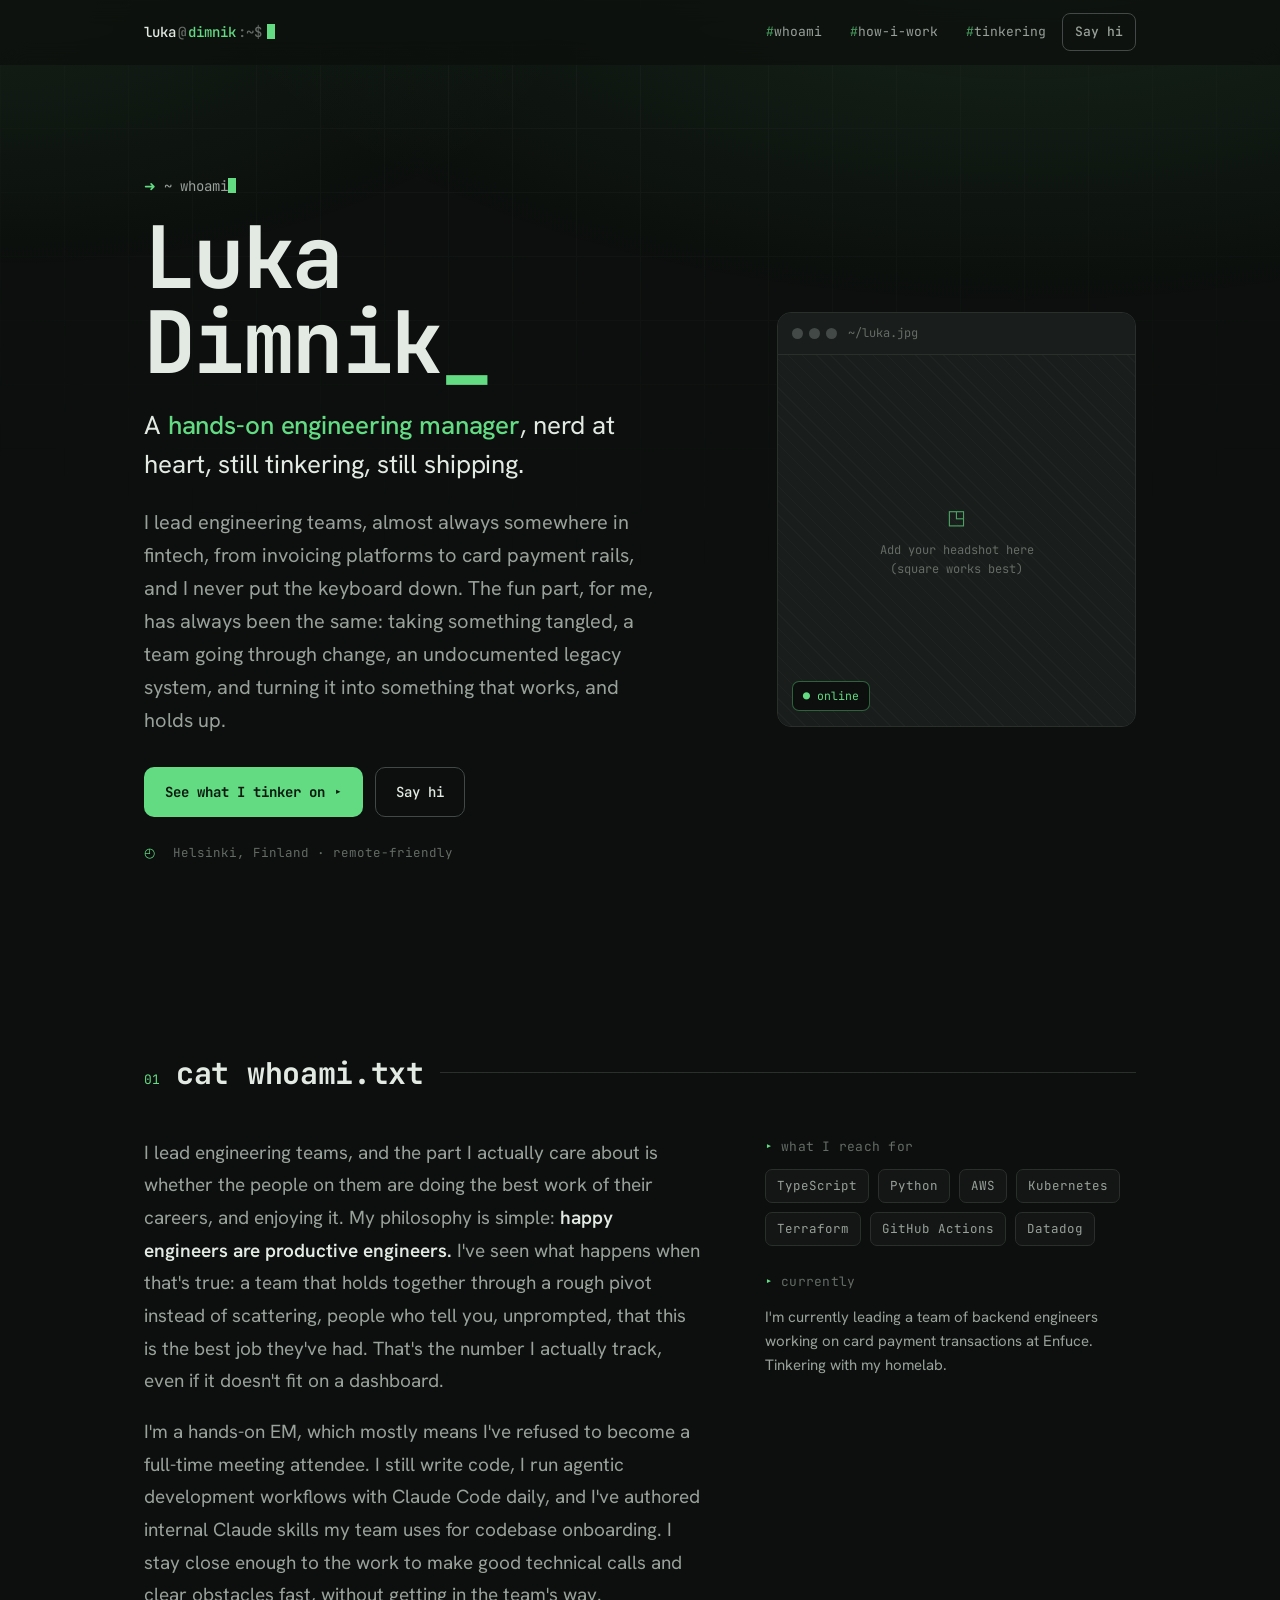
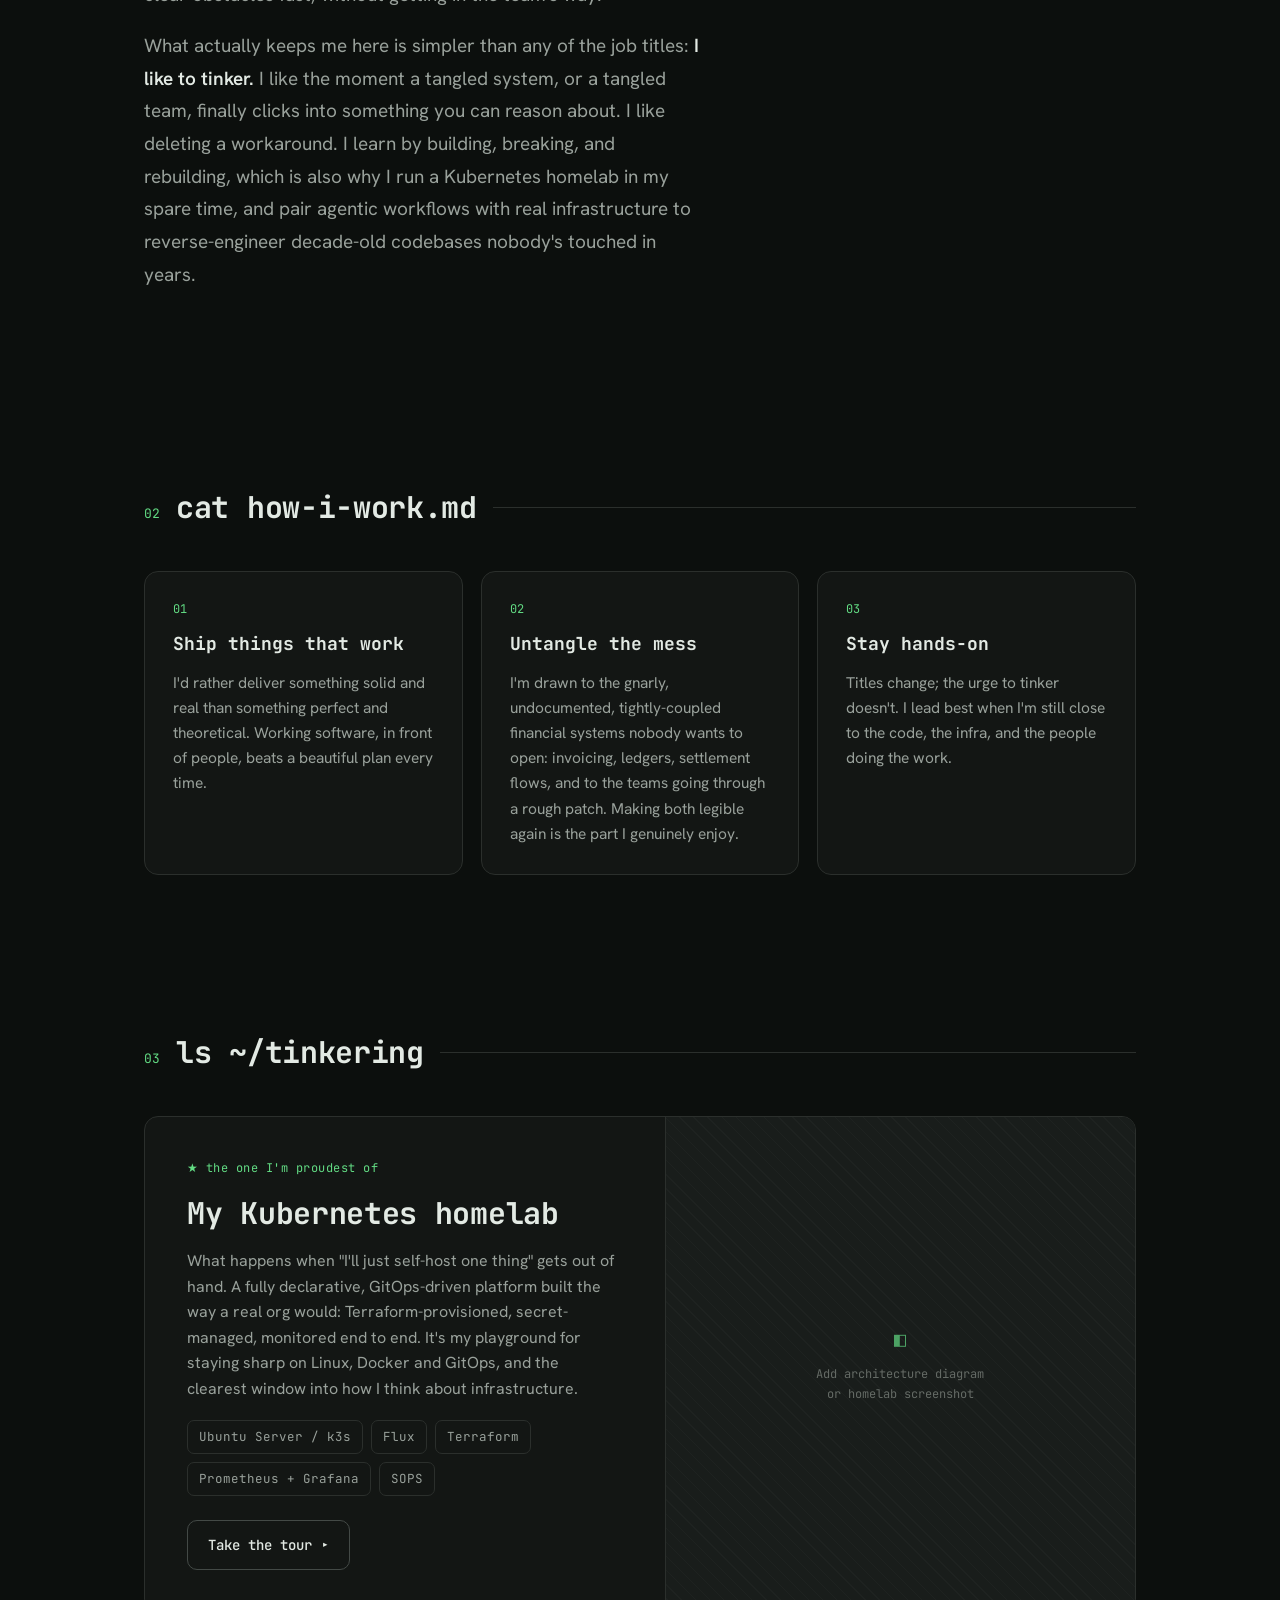
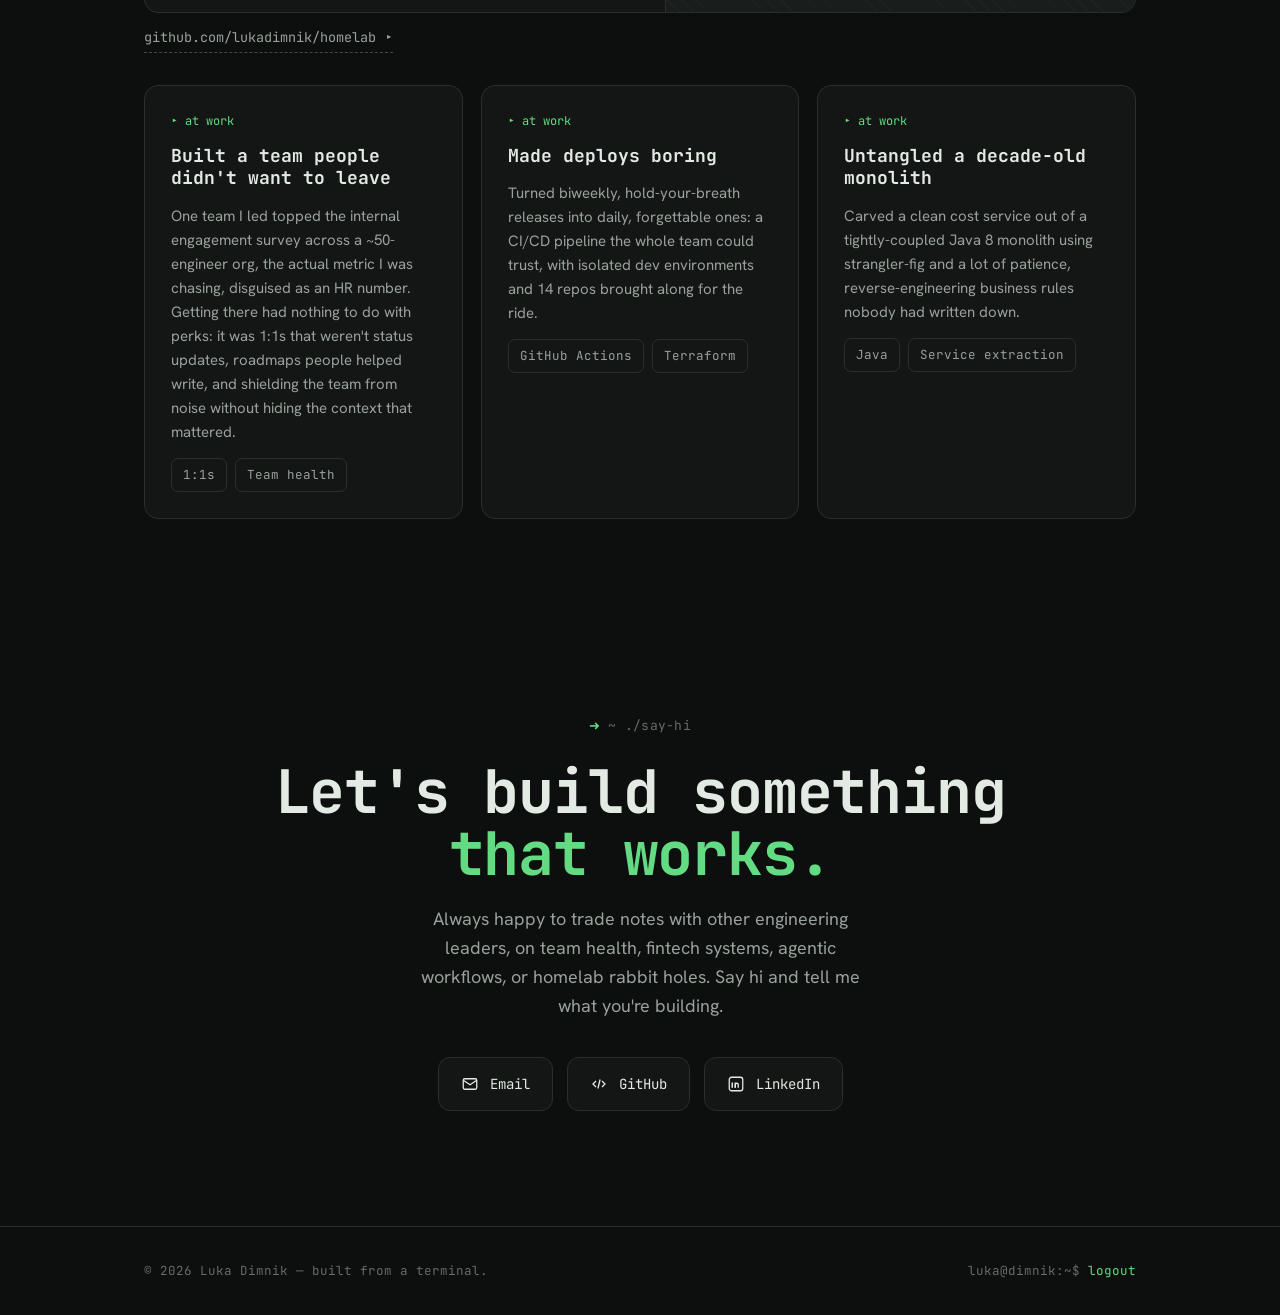
==== index.html @ b273c749 "Simplify copy: drop em dashes and email callout, refresh homelab roadmap Rewrites paragraph text acr" ====
<!doctype html>
<html lang="en">
<head>
<meta charset="UTF-8" />
<meta name="viewport" content="width=device-width, initial-scale=1.0" />
<title>Luka Dimnik — Engineering Manager & hands-on tinkerer</title>
<meta name="description" content="Luka Dimnik — Engineering Manager based in Helsinki. A nerd at heart who likes to tinker, untangle messy systems, and ship software that actually works." />
<meta name="theme-color" content="#181f1a" />

<meta property="og:type" content="website" />
<meta property="og:title" content="Luka Dimnik — Engineering Manager & hands-on tinkerer" />
<meta property="og:description" content="A nerd at heart who likes to tinker, untangle messy systems, and ship software that actually works." />
<meta property="og:url" content="https://lukadimnik.com/" />
<link rel="canonical" href="https://lukadimnik.com/" />

<link rel="icon" href="data:image/svg+xml,%3Csvg xmlns='http://www.w3.org/2000/svg' viewBox='0 0 64 64'%3E%3Crect width='64' height='64' rx='14' fill='%2318231c'/%3E%3Ctext x='50%25' y='56%25' text-anchor='middle' dominant-baseline='middle' font-size='36' font-family='monospace' font-weight='700' fill='%237bdc9c'%3E%3E_%3C/text%3E%3C/svg%3E" />

<link rel="preconnect" href="https://fonts.googleapis.com" />
<link rel="preconnect" href="https://fonts.gstatic.com" crossorigin />
<link href="https://fonts.googleapis.com/css2?family=Hanken+Grotesk:wght@400;500;600;700&family=JetBrains+Mono:wght@400;500;700&display=swap" rel="stylesheet" />
<link rel="stylesheet" href="css/styles.css" />
</head>
<body>

<!-- ============ NAV ============ -->
<header class="nav">
  <div class="wrap nav-inner">
    <a href="#top" class="brand"><span class="u">luka</span><span class="at">@</span><span class="h">dimnik</span><span class="at">:~$</span><span class="cur"></span></a>
    <nav class="nav-links">
      <a href="#about"><span class="hash">#</span>whoami</a>
      <a href="#how"><span class="hash">#</span>how-i-work</a>
      <a href="#work"><span class="hash">#</span>tinkering</a>
      <a href="#contact" class="btn nav-cta">Say hi</a>
    </nav>
  </div>
</header>

<main id="top">

  <!-- ============ HERO ============ -->
  <section class="hero">
    <div class="wrap hero-grid">
      <div>
        <div class="typed-wrap reveal in" data-type="whoami"></div>
        <h1 class="hero-name reveal" data-d="1">Luka Dimnik<span class="blink">_</span></h1>
        <p class="lede-xl reveal" data-d="2">A <span class="accent">hands-on engineering manager</span>, nerd at heart, still tinkering, still shipping.</p>
        <p class="hero-lede reveal" data-d="3">I lead engineering teams, almost always somewhere in fintech, from invoicing platforms to card payment rails, and I never put the keyboard down. The fun part, for me, has always been the same: taking something tangled, a team going through change, an undocumented legacy system, and turning it into something that works, and holds up.</p>
        <div class="hero-cta reveal" data-d="4">
          <a href="#work" class="btn solid">See what I tinker on <span class="arr">▸</span></a>
          <a href="#contact" class="btn">Say hi</a>
        </div>
        <div class="hero-meta reveal" data-d="4">
          <span class="accent">◴</span><span>Helsinki, Finland · remote-friendly</span>
        </div>
      </div>

      <div class="reveal" data-d="3">
        <div class="shot-card">
          <div class="shot-bar"><span class="dots"><i></i><i></i><i></i></span><span class="ttl">~/luka.jpg</span></div>
          <div class="shot-stage">
            <div class="slot-ph"><span><span class="ic">◳</span>Add your headshot here<br/>(square works best)</span></div>
            <!-- swap the div above for: <img src="assets/luka.jpg" alt="Luka Dimnik" /> -->
          </div>
          <span class="shot-tag">● online</span>
        </div>
      </div>
    </div>
  </section>

  <!-- ============ ABOUT / WHOAMI ============ -->
  <section class="block" id="about">
    <div class="wrap">
      <div class="sec-head reveal"><span class="idx">01</span><h2>cat whoami.txt</h2><span class="rule"></span></div>
      <div class="about-grid">
        <div class="prose-warm reveal">
          <p>I lead engineering teams, and the part I actually care about is whether the people on them are doing the best work of their careers, and enjoying it. My philosophy is simple: <strong>happy engineers are productive engineers.</strong> I've seen what happens when that's true: a team that holds together through a rough pivot instead of scattering, people who tell you, unprompted, that this is the best job they've had. That's the number I actually track, even if it doesn't fit on a dashboard.</p>
          <p>I'm a hands-on EM, which mostly means I've refused to become a full-time meeting attendee. I still write code, I run agentic development workflows with Claude Code daily, and I've authored internal Claude skills my team uses for codebase onboarding. I stay close enough to the work to make good technical calls and clear obstacles fast, without getting in the team's way.</p>
          <p>What actually keeps me here is simpler than any of the job titles: <strong>I like to tinker.</strong> I like the moment a tangled system, or a tangled team, finally clicks into something you can reason about. I like deleting a workaround. I learn by building, breaking, and rebuilding, which is also why I run a Kubernetes homelab in my spare time, and pair agentic workflows with real infrastructure to reverse-engineer decade-old codebases nobody's touched in years.</p>
          <!-- resume.html not yet polished — re-enable this link when it's ready
          <a href="resume.html" class="res-link">cat resume.html — the detailed CV, with the receipts <span class="arr">▸</span></a>
          -->
        </div>
        <div class="reveal about-sidebar" data-d="1">
          <div class="kicker"><span class="sym">▸</span> what I reach for</div>
          <div class="chips lg-gap">
            <span class="chip">TypeScript</span>
            <span class="chip">Python</span>
            <span class="chip">AWS</span>
            <span class="chip">Kubernetes</span>
            <span class="chip">Terraform</span>
            <span class="chip">GitHub Actions</span>
            <span class="chip">Datadog</span>
          </div>
          <div class="kicker mt-sm"><span class="sym">▸</span> currently</div>
          <p class="currently-note">I'm currently leading a team of backend engineers working on card payment transactions at Enfuce. Tinkering with my homelab.</p>
        </div>
      </div>
    </div>
  </section>

  <!-- ============ HOW I WORK ============ -->
  <section class="block tight" id="how">
    <div class="wrap">
      <div class="sec-head reveal"><span class="idx">02</span><h2>cat how-i-work.md</h2><span class="rule"></span></div>
      <div class="principles">
        <div class="principle reveal">
          <span class="pn">01</span>
          <h3>Ship things that work</h3>
          <p>I'd rather deliver something solid and real than something perfect and theoretical. Working software, in front of people, beats a beautiful plan every time.</p>
        </div>
        <div class="principle reveal" data-d="1">
          <span class="pn">02</span>
          <h3>Untangle the mess</h3>
          <p>I'm drawn to the gnarly, undocumented, tightly-coupled financial systems nobody wants to open: invoicing, ledgers, settlement flows, and to the teams going through a rough patch. Making both legible again is the part I genuinely enjoy.</p>
        </div>
        <div class="principle reveal" data-d="2">
          <span class="pn">03</span>
          <h3>Stay hands-on</h3>
          <p>Titles change; the urge to tinker doesn't. I lead best when I'm still close to the code, the infra, and the people doing the work.</p>
        </div>
      </div>
    </div>
  </section>

  <!-- ============ WORK / TINKERING ============ -->
  <section class="block tight" id="work">
    <div class="wrap">
      <div class="sec-head reveal"><span class="idx">03</span><h2>ls ~/tinkering</h2><span class="rule"></span></div>

      <a href="homelab.html" class="work-feat reveal">
        <div class="body">
          <span class="star">★ the one I'm proudest of</span>
          <h3>My Kubernetes homelab</h3>
          <p>What happens when "I'll just self-host one thing" gets out of hand. A fully declarative, GitOps-driven platform built the way a real org would: Terraform-provisioned, secret-managed, monitored end to end. It's my playground for staying sharp on Linux, Docker and GitOps, and the clearest window into how I think about infrastructure.</p>
          <div class="chips">
            <span class="chip">Ubuntu Server / k3s</span>
            <span class="chip">Flux</span>
            <span class="chip">Terraform</span>
            <span class="chip">Prometheus + Grafana</span>
            <span class="chip">SOPS</span>
          </div>
          <span class="btn card-cta">Take the tour <span class="arr">▸</span></span>
        </div>
        <div class="visual">
          <div class="slot-ph"><span><span class="ic">◧</span>Add architecture diagram<br/>or homelab screenshot</span></div>
          <!-- swap the div above for: <img src="assets/homelab.jpg" alt="Homelab dashboard" /> -->
        </div>
      </a>
      <a href="https://github.com/lukadimnik/homelab" class="res-link gap-lg" target="_blank" rel="noopener">github.com/lukadimnik/homelab <span class="arr">▸</span></a>

      <div class="work-grid cols-3">
        <div class="card work-card reveal">
          <div class="tagrow">▸ at work</div>
          <h4>Built a team people didn't want to leave</h4>
          <p>One team I led topped the internal engagement survey across a ~50-engineer org, the actual metric I was chasing, disguised as an HR number. Getting there had nothing to do with perks: it was 1:1s that weren't status updates, roadmaps people helped write, and shielding the team from noise without hiding the context that mattered.</p>
          <div class="chips"><span class="chip">1:1s</span><span class="chip">Team health</span></div>
        </div>
        <div class="card work-card reveal" data-d="1">
          <div class="tagrow">▸ at work</div>
          <h4>Made deploys boring</h4>
          <p>Turned biweekly, hold-your-breath releases into daily, forgettable ones: a CI/CD pipeline the whole team could trust, with isolated dev environments and 14 repos brought along for the ride.</p>
          <div class="chips"><span class="chip">GitHub Actions</span><span class="chip">Terraform</span></div>
        </div>
        <div class="card work-card reveal" data-d="2">
          <div class="tagrow">▸ at work</div>
          <h4>Untangled a decade-old monolith</h4>
          <p>Carved a clean cost service out of a tightly-coupled Java&nbsp;8 monolith using strangler-fig and a lot of patience, reverse-engineering business rules nobody had written down.</p>
          <div class="chips"><span class="chip">Java</span><span class="chip">Service extraction</span></div>
        </div>
      </div>
    </div>
  </section>

  <!-- ============ CONTACT ============ -->
  <section class="block contact" id="contact">
    <div class="wrap">
      <div class="kicker reveal center"><span class="sym">➜</span> ~ ./say-hi</div>
      <h2 class="reveal" data-d="1">Let's build something<br/><span class="accent">that works.</span></h2>
      <p class="lede reveal" data-d="2">Always happy to trade notes with other engineering leaders, on team health, fintech systems, agentic workflows, or homelab rabbit holes. Say hi and tell me what you're building.</p>
      <div class="contact-links reveal" data-d="3">
        <a class="clink" href="mailto:luka.dimnik@protonmail.com">
          <svg class="ic" viewBox="0 0 24 24" fill="none" stroke="currentColor" stroke-width="1.7"><rect x="3" y="5" width="18" height="14" rx="2"/><path d="m3 7 9 6 9-6"/></svg>
          Email
        </a>
        <a class="clink" href="https://github.com/lukadimnik" target="_blank" rel="noopener">
          <svg class="ic" viewBox="0 0 24 24" fill="none" stroke="currentColor" stroke-width="1.7"><path d="m8 8-4 4 4 4"/><path d="m16 8 4 4-4 4"/><path d="m13.5 6-3 12"/></svg>
          GitHub
        </a>
        <a class="clink" href="https://linkedin.com/in/lukadimnik/" target="_blank" rel="noopener">
          <svg class="ic" viewBox="0 0 24 24" fill="none" stroke="currentColor" stroke-width="1.7"><rect x="3" y="3" width="18" height="18" rx="3"/><path d="M7 10v7" stroke-width="2"/><path d="M7 7v.01" stroke-width="2.4"/><path d="M11 17v-4a2 2 0 0 1 4 0v4" stroke-width="1.8"/><path d="M11 17v-7" stroke-width="1.8"/></svg>
          LinkedIn
        </a>
      </div>
    </div>
  </section>
</main>

<footer>
  <div class="wrap foot-inner">
    <span>© <span id="year"></span> Luka Dimnik — built from a terminal.</span>
    <span class="mono">luka@dimnik:~$ <span class="accent">logout</span></span>
  </div>
</footer>

<script src="js/main.js"></script>
</body>
</html>
---- css/styles.css ----
/* ============================================================
   Luka Dimnik — personal site
   Terminal-inspired, dark, warm-neutral.
   ============================================================ */

:root{
  /* surfaces — warm near-black */
  --bg:        oklch(0.165 0.006 160);
  --bg-soft:   oklch(0.195 0.006 160);
  --bg-raise:  oklch(0.225 0.007 160);
  --line:      oklch(0.30 0.008 160);
  --line-soft: oklch(0.26 0.007 160);
  --line-2:    oklch(0.40 0.010 160);

  /* ink */
  --text:      oklch(0.93 0.010 150);
  --text-dim:  oklch(0.70 0.012 155);
  --text-faint:oklch(0.52 0.010 155);

  /* accent */
  --accent:    oklch(0.80 0.165 150);
  --accent-2:  oklch(0.70 0.14 150);
  --accent-ink:oklch(0.20 0.03 150);
  --accent-glow: color-mix(in oklch, var(--accent), transparent 80%);
  --accent-soft: color-mix(in oklch, var(--accent), transparent 88%);

  --mono: "JetBrains Mono", ui-monospace, "SF Mono", Menlo, monospace;
  --sans: "Hanken Grotesk", ui-sans-serif, system-ui, sans-serif;

  --maxw: 1120px;
  --gutter: clamp(20px, 5vw, 64px);
  --radius: 14px;
}

*{box-sizing:border-box;}
html{scroll-behavior:smooth;}
@media (prefers-reduced-motion: reduce){ html{scroll-behavior:auto;} }
html,body{margin:0;}
body{
  background:var(--bg);
  color:var(--text);
  font-family:var(--sans);
  font-size:17px;
  line-height:1.6;
  -webkit-font-smoothing:antialiased;
  text-rendering:optimizeLegibility;
  overflow-x:hidden;
}

/* atmosphere: faint top glow + grid */
body::before{
  content:"";position:fixed;inset:0;z-index:-2;pointer-events:none;
  background:
    radial-gradient(120% 80% at 80% -10%, var(--accent-soft), transparent 55%),
    radial-gradient(90% 60% at 0% 0%, color-mix(in oklch, var(--accent), transparent 92%), transparent 50%);
}
body::after{
  content:"";position:fixed;inset:0;z-index:-2;pointer-events:none;opacity:.5;
  background-image:
    linear-gradient(to right, var(--line-soft) 1px, transparent 1px),
    linear-gradient(to bottom, var(--line-soft) 1px, transparent 1px);
  background-size:64px 64px;
  -webkit-mask-image:radial-gradient(120% 90% at 50% 0%, #000 0%, transparent 70%);
  mask-image:radial-gradient(120% 90% at 50% 0%, #000 0%, transparent 70%);
}

a{color:inherit;text-decoration:none;}
img{display:block;max-width:100%;}

.wrap{max-width:var(--maxw);margin:0 auto;padding-inline:var(--gutter);}
.mono{font-family:var(--mono);}
.accent{color:var(--accent);}
.dim{color:var(--text-dim);}

::selection{background:var(--accent);color:var(--accent-ink);}
*{scrollbar-width:thin;scrollbar-color:var(--line-2) transparent;}

/* ---------- prompt eyebrow ---------- */
.kicker{
  font-family:var(--mono);font-size:13px;letter-spacing:.02em;white-space:nowrap;
  color:var(--text-faint);display:inline-flex;align-items:center;gap:8px;
}
.kicker .sym{color:var(--accent);}
.kicker.center{justify-content:center;margin-bottom:24px;}
.kicker.mt-sm{margin-top:14px;}
.kicker.mt-lg{margin-top:26px;}
.kicker.mb-sm{margin-bottom:22px;}

/* ---------- buttons ---------- */
.btn{
  font-family:var(--mono);font-size:14px;font-weight:500;
  display:inline-flex;align-items:center;gap:9px;
  padding:13px 20px;border-radius:10px;border:1px solid var(--line-2);
  color:var(--text);background:transparent;cursor:pointer;white-space:nowrap;
  transition:border-color .2s, color .2s, background .2s, transform .2s;
}
.btn:hover{border-color:var(--accent);color:var(--accent);transform:translateY(-1px);}
.btn .arr{transition:transform .2s;}
.btn:hover .arr{transform:translateX(3px);}
.btn.solid{
  background:var(--accent);border-color:transparent;color:var(--accent-ink);font-weight:700;
  box-shadow:0 0 0 0 var(--accent-glow);
}
.btn.solid:hover{color:var(--accent-ink);transform:translateY(-1px);box-shadow:0 8px 30px -8px var(--accent);}
.btn.card-cta{align-self:flex-start;margin-top:6px;}

/* ---------- chips / tags ---------- */
.chips{display:flex;flex-wrap:wrap;gap:8px;}
.chip{
  font-family:var(--mono);font-size:12.5px;color:var(--text-dim);white-space:nowrap;
  border:1px solid var(--line);border-radius:7px;padding:6px 11px;background:var(--bg-soft);
  transition:border-color .2s,color .2s;
}
.chip:hover{border-color:var(--line-2);color:var(--text);}
.chips.lg-gap{gap:9px;}
.chips.mt-lg{margin-top:24px;}

/* ---------- section scaffolding ---------- */
section{position:relative;}
.sec-head{display:flex;align-items:baseline;gap:16px;margin-bottom:40px;flex-wrap:wrap;}
.sec-head .idx{font-family:var(--mono);font-size:13px;color:var(--accent);}
.sec-head h2{
  font-family:var(--mono);font-weight:700;font-size:clamp(22px,3vw,30px);
  letter-spacing:-.01em;margin:0;color:var(--text);white-space:nowrap;
}
.sec-head .rule{flex:1;height:1px;background:var(--line);min-width:30px;align-self:center;}

/* ---------- cards ---------- */
.card{
  background:var(--bg-soft);border:1px solid var(--line);border-radius:var(--radius);
  padding:26px;transition:border-color .25s, transform .25s, background .25s;
}
.card:hover{border-color:var(--line-2);}

/* ============================================================
   TOP NAV
   ============================================================ */
.nav{
  position:sticky;top:0;z-index:100;
  backdrop-filter:blur(12px);
  background:color-mix(in oklch, var(--bg), transparent 25%);
  border-bottom:1px solid transparent;transition:border-color .3s;
}
.nav.stuck{border-color:var(--line);}
.nav-inner{display:flex;align-items:center;justify-content:space-between;height:64px;}
.brand{font-family:var(--mono);font-size:14px;font-weight:500;display:flex;align-items:center;gap:2px;}
.brand .u{color:var(--text);}
.brand .at{color:var(--text-faint);}
.brand .h{color:var(--accent);}
.brand .cur{display:inline-block;width:8px;height:15px;background:var(--accent);margin-left:3px;vertical-align:middle;animation:blink 1.15s steps(1) infinite;}
@keyframes blink{50%{opacity:0;}}
@media (prefers-reduced-motion: reduce){.brand .cur{animation:none;}}
.nav-links{display:flex;align-items:center;gap:4px;}
.nav-links a{
  font-family:var(--mono);font-size:13px;color:var(--text-dim);padding:8px 12px;border-radius:8px;
  transition:color .2s,background .2s;
}
.nav-links a:hover{color:var(--text);background:var(--bg-soft);}
.nav-links a .hash{color:var(--accent);opacity:.7;}
.nav-cta{padding:9px 16px;}
@media(max-width:760px){ .nav-links a:not(.nav-cta){display:none;} }

/* ============================================================
   HERO
   ============================================================ */
.hero{padding:clamp(56px,9vw,110px) 0 clamp(40px,6vw,70px);}
.hero-grid{display:grid;grid-template-columns:1.35fr .85fr;gap:clamp(28px,5vw,72px);align-items:center;}
.hero-name{
  font-family:var(--mono);font-weight:700;
  font-size:clamp(44px,8vw,86px);line-height:.98;letter-spacing:-.03em;
  margin:18px 0 0;color:var(--text);
}
.hero-name .blink{color:var(--accent);}
.hero-role{
  font-family:var(--mono);font-size:clamp(15px,2vw,19px);color:var(--accent);
  margin:16px 0 0;font-weight:500;
}
.hero-lede{font-size:clamp(17px,1.7vw,20px);color:var(--text-dim);max-width:48ch;margin:22px 0 0;line-height:1.65;}
.hero-cta{display:flex;gap:12px;flex-wrap:wrap;margin-top:30px;}
.hero-meta{display:flex;gap:18px;flex-wrap:wrap;margin-top:26px;font-family:var(--mono);font-size:12.5px;color:var(--text-faint);}
.hero-meta span{display:inline-flex;align-items:center;gap:7px;}

/* typed line */
.typed-wrap{font-family:var(--mono);font-size:14px;color:var(--text-dim);min-height:1.4em;}
.typed-wrap .sym{color:var(--accent);}
.type-cur{display:inline-block;width:8px;height:1.05em;background:var(--accent);vertical-align:-2px;animation:blink 1.05s steps(1) infinite;}

/* headshot card */
.shot-card{
  position:relative;border:1px solid var(--line);border-radius:var(--radius);
  background:var(--bg-soft);overflow:hidden;
}
.shot-bar{display:flex;align-items:center;gap:7px;padding:11px 14px;border-bottom:1px solid var(--line);background:var(--bg-raise);}
.shot-bar .dots{display:flex;gap:6px;}
.shot-bar .dots i{width:11px;height:11px;border-radius:50%;background:var(--line-2);}
.shot-bar .ttl{font-family:var(--mono);font-size:12px;color:var(--text-faint);margin-left:4px;}
.shot-stage{position:relative;aspect-ratio:1/1.04;}
.shot-stage img{position:absolute;inset:0;width:100%;height:100%;object-fit:cover;z-index:1;}
.slot-ph{position:absolute;inset:0;z-index:0;display:flex;align-items:center;justify-content:center;
  text-align:center;font-family:var(--mono);font-size:12px;color:var(--text-faint);padding:14px;
  background:repeating-linear-gradient(45deg,transparent 0 9px,rgba(255,255,255,.025) 9px 10px),var(--bg-raise);}
.slot-ph .ic{display:block;font-size:20px;color:var(--accent);opacity:.7;margin-bottom:8px;}
.shot-tag{
  position:absolute;left:14px;bottom:14px;z-index:3;
  font-family:var(--mono);font-size:11.5px;color:var(--accent);
  background:color-mix(in oklch,var(--bg),transparent 10%);
  border:1px solid color-mix(in oklch,var(--accent),transparent 60%);
  border-radius:7px;padding:5px 10px;backdrop-filter:blur(6px);
}
@media(max-width:860px){
  .hero-grid{grid-template-columns:1fr;}
  .shot-card{max-width:340px;}
}

/* ============================================================
   METRICS STRIP
   ============================================================ */
.metrics{
  border-block:1px solid var(--line);
  background:linear-gradient(to bottom, var(--bg-soft), transparent);
}
.metrics-grid{display:grid;grid-template-columns:repeat(4,1fr);}
.metric{padding:clamp(28px,4vw,44px) clamp(16px,2.4vw,30px);border-left:1px solid var(--line);}
.metric:first-child{border-left:none;}
.metric .num{
  font-family:var(--mono);font-weight:700;font-size:clamp(34px,5vw,56px);
  line-height:1;letter-spacing:-.02em;color:var(--text);
}
.metric .num .unit{color:var(--accent);}
.metric .lbl{font-size:14px;color:var(--text-dim);margin-top:12px;line-height:1.4;}
.metric .sub{font-family:var(--mono);font-size:11.5px;color:var(--text-faint);margin-top:7px;}
@media(max-width:760px){
  .metrics-grid{grid-template-columns:1fr 1fr;}
  .metric:nth-child(odd){border-left:none;}
  .metric:nth-child(n+3){border-top:1px solid var(--line);}
}

/* ============================================================
   GENERIC SECTION PADDING
   ============================================================ */
.block{padding:clamp(64px,9vw,120px) 0;}
.block.tight{padding:clamp(48px,6vw,80px) 0;}
.block.flush-top{padding-top:0;}

/* ---------- about section layout ---------- */
.about-grid{display:grid;grid-template-columns:1.5fr 1fr;gap:clamp(28px,5vw,72px);align-items:start;}
.about-grid.narrow{grid-template-columns:1.4fr 1fr;}
.about-sidebar{display:flex;flex-direction:column;gap:12px;}
.about-lede{font-size:clamp(18px,2vw,22px);line-height:1.6;color:var(--text);margin:0 0 20px;}
.about-para{color:var(--text-dim);font-size:17px;line-height:1.75;margin:0 0 18px;}
.about-para:last-child{margin-bottom:0;}
.currently-note{color:var(--text-dim);font-size:15px;line-height:1.6;margin:0;}
@media(max-width:760px){.about-grid{grid-template-columns:1fr;}}

/* ---------- WORK ---------- */
.work-feat{
  display:grid;grid-template-columns:1.05fr .95fr;gap:0;
  border:1px solid var(--line);border-radius:var(--radius);overflow:hidden;background:var(--bg-soft);
  transition:border-color .25s;
}
.work-feat:hover{border-color:var(--line-2);}
.work-feat .body{padding:clamp(26px,3.4vw,42px);display:flex;flex-direction:column;gap:18px;}
.work-feat .star{font-family:var(--mono);font-size:12px;color:var(--accent);letter-spacing:.04em;}
.work-feat h3{font-family:var(--mono);font-size:clamp(22px,2.6vw,30px);line-height:1.12;margin:0;letter-spacing:-.01em;}
.work-feat p{color:var(--text-dim);margin:0;font-size:16px;}
.work-feat .visual{position:relative;border-left:1px solid var(--line);min-height:280px;background:var(--bg-raise);}
.work-feat .visual img{width:100%;height:100%;position:absolute;inset:0;object-fit:cover;z-index:1;}
.work-grid{display:grid;grid-template-columns:1fr 1fr;gap:18px;margin-top:18px;}
.work-card{display:flex;flex-direction:column;gap:14px;}
.work-card .tagrow{font-family:var(--mono);font-size:12px;color:var(--accent);}
.work-card h4{font-family:var(--mono);font-size:18px;margin:0;line-height:1.25;}
.work-card p{margin:0;color:var(--text-dim);font-size:15px;}
.work-grid.cols-3{grid-template-columns:repeat(3,1fr);margin-top:32px;}
@media(max-width:820px){
  .work-feat{grid-template-columns:1fr;}
  .work-feat .visual{border-left:none;border-top:1px solid var(--line);min-height:220px;order:-1;}
  .work-grid{grid-template-columns:1fr;}
  .work-grid.cols-3{grid-template-columns:1fr;}
}
@media(min-width:821px) and (max-width:1000px){
  .work-grid.cols-3{grid-template-columns:1fr 1fr;}
}

/* ---------- EXPERIENCE ---------- */
.xp{display:grid;grid-template-columns:170px 1fr;gap:0;}
.xp-when{font-family:var(--mono);font-size:13px;color:var(--text-faint);padding:26px 0;border-top:1px solid var(--line);}
.xp-main{padding:26px 0;border-top:1px solid var(--line);padding-left:28px;position:relative;}
.xp:first-child .xp-when, .xp:first-child .xp-main{border-top:none;}
.xp-main::before{content:"";position:absolute;left:0;top:32px;width:9px;height:9px;border-radius:50%;background:var(--bg);border:2px solid var(--accent);}
.xp-main::after{content:"";position:absolute;left:4px;top:42px;bottom:-1px;width:1px;background:var(--line);}
.xp-role{display:flex;align-items:baseline;gap:10px;flex-wrap:wrap;}
.xp-role h3{font-family:var(--mono);font-size:18px;margin:0;white-space:nowrap;}
.xp-role .co{color:var(--accent);font-family:var(--mono);font-size:15px;white-space:nowrap;}
.xp-role .loc{color:var(--text-faint);font-family:var(--mono);font-size:12px;margin-left:auto;}
.xp-list{list-style:none;padding:0;margin:14px 0 0;display:flex;flex-direction:column;gap:9px;}
.xp-list li{position:relative;padding-left:20px;color:var(--text-dim);font-size:15.5px;}
.xp-list li::before{content:"▸";position:absolute;left:0;color:var(--accent);font-size:12px;top:3px;}
@media(max-width:680px){
  .xp{grid-template-columns:1fr;}
  .xp-when{padding:18px 0 0;}
  .xp-main{border-top:none;padding-left:0;}
  .xp-main::before,.xp-main::after{display:none;}
  .xp-role .loc{margin-left:0;width:100%;}
}

/* ---------- SKILLS ---------- */
.skill-grid{display:grid;grid-template-columns:repeat(3,1fr);gap:1px;background:var(--line);border:1px solid var(--line);border-radius:var(--radius);overflow:hidden;}
.skill-cell{background:var(--bg-soft);padding:24px;display:flex;flex-direction:column;gap:14px;}
.skill-cell .h{font-family:var(--mono);font-size:12.5px;color:var(--accent);letter-spacing:.03em;display:flex;align-items:center;gap:8px;}
.skill-cell .h .n{color:var(--text-faint);}
@media(max-width:820px){.skill-grid{grid-template-columns:1fr 1fr;}}
@media(max-width:520px){.skill-grid{grid-template-columns:1fr;}}

/* ---------- MORE (edu + langs) ---------- */
.more-grid{display:grid;grid-template-columns:1fr 1fr;gap:18px;}
.edu-item{display:flex;flex-direction:column;gap:4px;padding:16px 0;border-top:1px solid var(--line);}
.edu-item:first-of-type{border-top:none;padding-top:0;}
.edu-item .deg{font-family:var(--mono);font-size:15px;}
.edu-item .sch{color:var(--text-dim);font-size:14.5px;}
.edu-item .yr{font-family:var(--mono);font-size:12px;color:var(--text-faint);}
.lang-row{display:flex;align-items:center;justify-content:space-between;padding:13px 0;border-top:1px solid var(--line);}
.lang-row:first-of-type{border-top:none;padding-top:0;}
.lang-row .lv{display:flex;gap:5px;}
.lang-row .lv i{width:24px;height:5px;border-radius:3px;background:var(--line-2);display:inline-block;}
.lang-row .lv i.on{background:var(--accent);}
@media(max-width:680px){.more-grid{grid-template-columns:1fr;}}

/* ---------- CONTACT ---------- */
.contact{text-align:center;}
.contact h2{font-family:var(--mono);font-weight:700;font-size:clamp(30px,5.5vw,60px);letter-spacing:-.02em;margin:0;line-height:1.04;}
.contact .lede{color:var(--text-dim);max-width:46ch;margin:20px auto 0;font-size:18px;}
.contact-links{display:flex;gap:14px;justify-content:center;flex-wrap:wrap;margin-top:36px;}
.clink{
  display:flex;align-items:center;gap:11px;padding:15px 22px;border:1px solid var(--line);border-radius:12px;white-space:nowrap;
  font-family:var(--mono);font-size:14px;background:var(--bg-soft);transition:border-color .2s,transform .2s,color .2s;
}
.clink:hover{border-color:var(--accent);color:var(--accent);transform:translateY(-2px);}
.clink .ic{width:18px;height:18px;flex:none;}

/* ---------- FOOTER ---------- */
footer{border-top:1px solid var(--line);padding:34px 0;}
.foot-inner{display:flex;align-items:center;justify-content:space-between;gap:16px;flex-wrap:wrap;font-family:var(--mono);font-size:12.5px;color:var(--text-faint);}
.foot-inner>*{white-space:nowrap;}
.foot-inner a:hover{color:var(--accent);}

/* ============================================================
   SCROLL REVEAL
   ============================================================ */
.reveal{opacity:1;transform:none;}
.has-js .reveal{opacity:0;transform:translateY(22px);transition:opacity .7s cubic-bezier(.2,.7,.3,1), transform .7s cubic-bezier(.2,.7,.3,1);}
.has-js .reveal.in{opacity:1;transform:none;}
.reveal[data-d="1"]{transition-delay:.07s;}
.reveal[data-d="2"]{transition-delay:.14s;}
.reveal[data-d="3"]{transition-delay:.21s;}
.reveal[data-d="4"]{transition-delay:.28s;}
@media (prefers-reduced-motion: reduce){
  .reveal{opacity:1;transform:none;transition:none;}
}

/* ============================================================
   CASE STUDY PAGE
   ============================================================ */
.cs-back{font-family:var(--mono);font-size:13px;color:var(--text-dim);display:flex;align-items:center;gap:8px;width:fit-content;white-space:nowrap;transition:color .2s;}
.cs-back:hover{color:var(--accent);}
.cs-back .arr{transition:transform .2s;}
.cs-back:hover .arr{transform:translateX(-3px);}

.cs-hero{padding:clamp(40px,6vw,72px) 0 clamp(30px,4vw,50px);}
.cs-title{font-family:var(--mono);font-weight:700;font-size:clamp(34px,6vw,68px);line-height:1.02;letter-spacing:-.025em;margin:22px 0 0;}
.cs-sub{font-size:clamp(17px,1.8vw,21px);color:var(--text-dim);max-width:60ch;margin:22px 0 0;line-height:1.6;}
.cs-facts{display:flex;gap:36px;flex-wrap:wrap;margin-top:34px;font-family:var(--mono);font-size:13px;}
.cs-facts .f .k{color:var(--text-faint);}
.cs-facts .f .v{color:var(--text);margin-top:5px;}
.cs-facts .f .v.acc{color:var(--accent);}

.cs-diagram{border:1px solid var(--line);border-radius:var(--radius);overflow:hidden;background:var(--bg-soft);}
.cs-diagram .bar{display:flex;align-items:center;gap:8px;padding:11px 15px;border-bottom:1px solid var(--line);background:var(--bg-raise);font-family:var(--mono);font-size:12px;color:var(--text-faint);}
.cs-diagram .stage{position:relative;aspect-ratio:16/8;}
.cs-diagram img{width:100%;height:100%;object-fit:cover;display:block;}

.cs-prose{max-width:760px;}
.cs-prose.wide{max-width:820px;}
.cs-prose h3{font-family:var(--mono);font-size:clamp(18px,2.2vw,24px);margin:0 0 14px;letter-spacing:-.01em;}
.cs-prose p{color:var(--text-dim);font-size:17px;line-height:1.7;margin:0 0 18px;}
.cs-prose p strong{color:var(--text);font-weight:600;}
.cs-prose code{font-family:var(--mono);font-size:.88em;color:var(--accent);background:var(--bg);border:1px solid var(--line);border-radius:5px;padding:1px 6px;}

.pillars{display:grid;grid-template-columns:1fr 1fr;gap:18px;}
.pillar{background:var(--bg-soft);border:1px solid var(--line);border-radius:var(--radius);padding:26px;display:flex;flex-direction:column;gap:12px;transition:border-color .25s;}
.pillar:hover{border-color:var(--line-2);}
.pillar .n{font-family:var(--mono);font-size:12px;color:var(--accent);}
.pillar h3{font-family:var(--mono);font-size:18px;margin:0;}
.pillar p{margin:0;color:var(--text-dim);font-size:15px;line-height:1.6;}
@media(max-width:680px){.pillars{grid-template-columns:1fr;}}

.outcomes{display:grid;grid-template-columns:repeat(3,1fr);gap:18px;}
.outcome{border:1px solid var(--line);border-radius:var(--radius);padding:26px;background:var(--bg-soft);}
.outcome .num{font-family:var(--mono);font-weight:700;font-size:clamp(28px,3.4vw,40px);color:var(--text);line-height:1;}
.outcome .num .unit{color:var(--accent);}
.outcome .lbl{color:var(--text-dim);font-size:14px;margin-top:12px;}
@media(max-width:680px){.outcomes{grid-template-columns:1fr;}}

.codeblock{
  font-family:var(--mono);font-size:13px;line-height:1.9;color:var(--text-dim);
  background:var(--bg);border:1px solid var(--line);border-radius:12px;padding:20px 22px;overflow-x:auto;
}
.codeblock .c{color:var(--text-faint);}
.codeblock .k{color:var(--accent);}
.codeblock .s{color:var(--text);}

/* timeline (homelab build log) */
.tl{display:flex;flex-direction:column;}
.tl-row{display:grid;grid-template-columns:120px 1fr;gap:24px;padding:20px 0;border-top:1px solid var(--line);}
.tl-row:first-child{border-top:none;padding-top:0;}
.tl-when{font-family:var(--mono);font-size:12.5px;color:var(--text-faint);padding-top:2px;}
.tl-main h3{font-family:var(--mono);font-size:15.5px;margin:0 0 6px;color:var(--text);}
.tl-main p{margin:0;color:var(--text-dim);font-size:14.5px;line-height:1.6;}
@media(max-width:600px){.tl-row{grid-template-columns:1fr;gap:6px;}}

/* ---------- warm lede / first-person voice ---------- */
.lede-xl{
  font-size:clamp(19px,2.1vw,26px);line-height:1.5;color:var(--text);
  max-width:32ch;margin:22px 0 0;font-weight:400;letter-spacing:-.005em;
}
.lede-xl .accent{font-weight:500;}
.prose-warm p{font-size:clamp(17px,1.7vw,19px);line-height:1.72;color:var(--text-dim);margin:0 0 18px;max-width:62ch;}
.prose-warm p:last-child{margin-bottom:0;}
.prose-warm strong{color:var(--text);font-weight:600;}

/* résumé hint link */
.res-link{
  font-family:var(--mono);font-size:13.5px;color:var(--text-dim);
  display:inline-flex;align-items:center;gap:9px;border-bottom:1px dashed var(--line-2);
  padding-bottom:3px;transition:color .2s,border-color .2s;width:fit-content;
  margin-top:6px;
}
.res-link.gap-lg{margin-top:14px;}
.res-link:hover{color:var(--accent);border-color:var(--accent);}
.res-link .arr{transition:transform .2s;}
.res-link:hover .arr{transform:translateX(3px);}

/* principles (how I work) */
.principles{display:grid;grid-template-columns:repeat(3,1fr);gap:18px;}
.principle{
  background:var(--bg-soft);border:1px solid var(--line);border-radius:var(--radius);
  padding:28px;display:flex;flex-direction:column;gap:14px;transition:border-color .25s,transform .25s;
}
.principle:hover{border-color:var(--line-2);transform:translateY(-2px);}
.principle .pn{font-family:var(--mono);font-size:12px;color:var(--accent);}
.principle h3{font-family:var(--mono);font-size:18px;margin:0;line-height:1.25;}
.principle p{margin:0;color:var(--text-dim);font-size:15.5px;line-height:1.62;}
@media(max-width:760px){.principles{grid-template-columns:1fr;}}
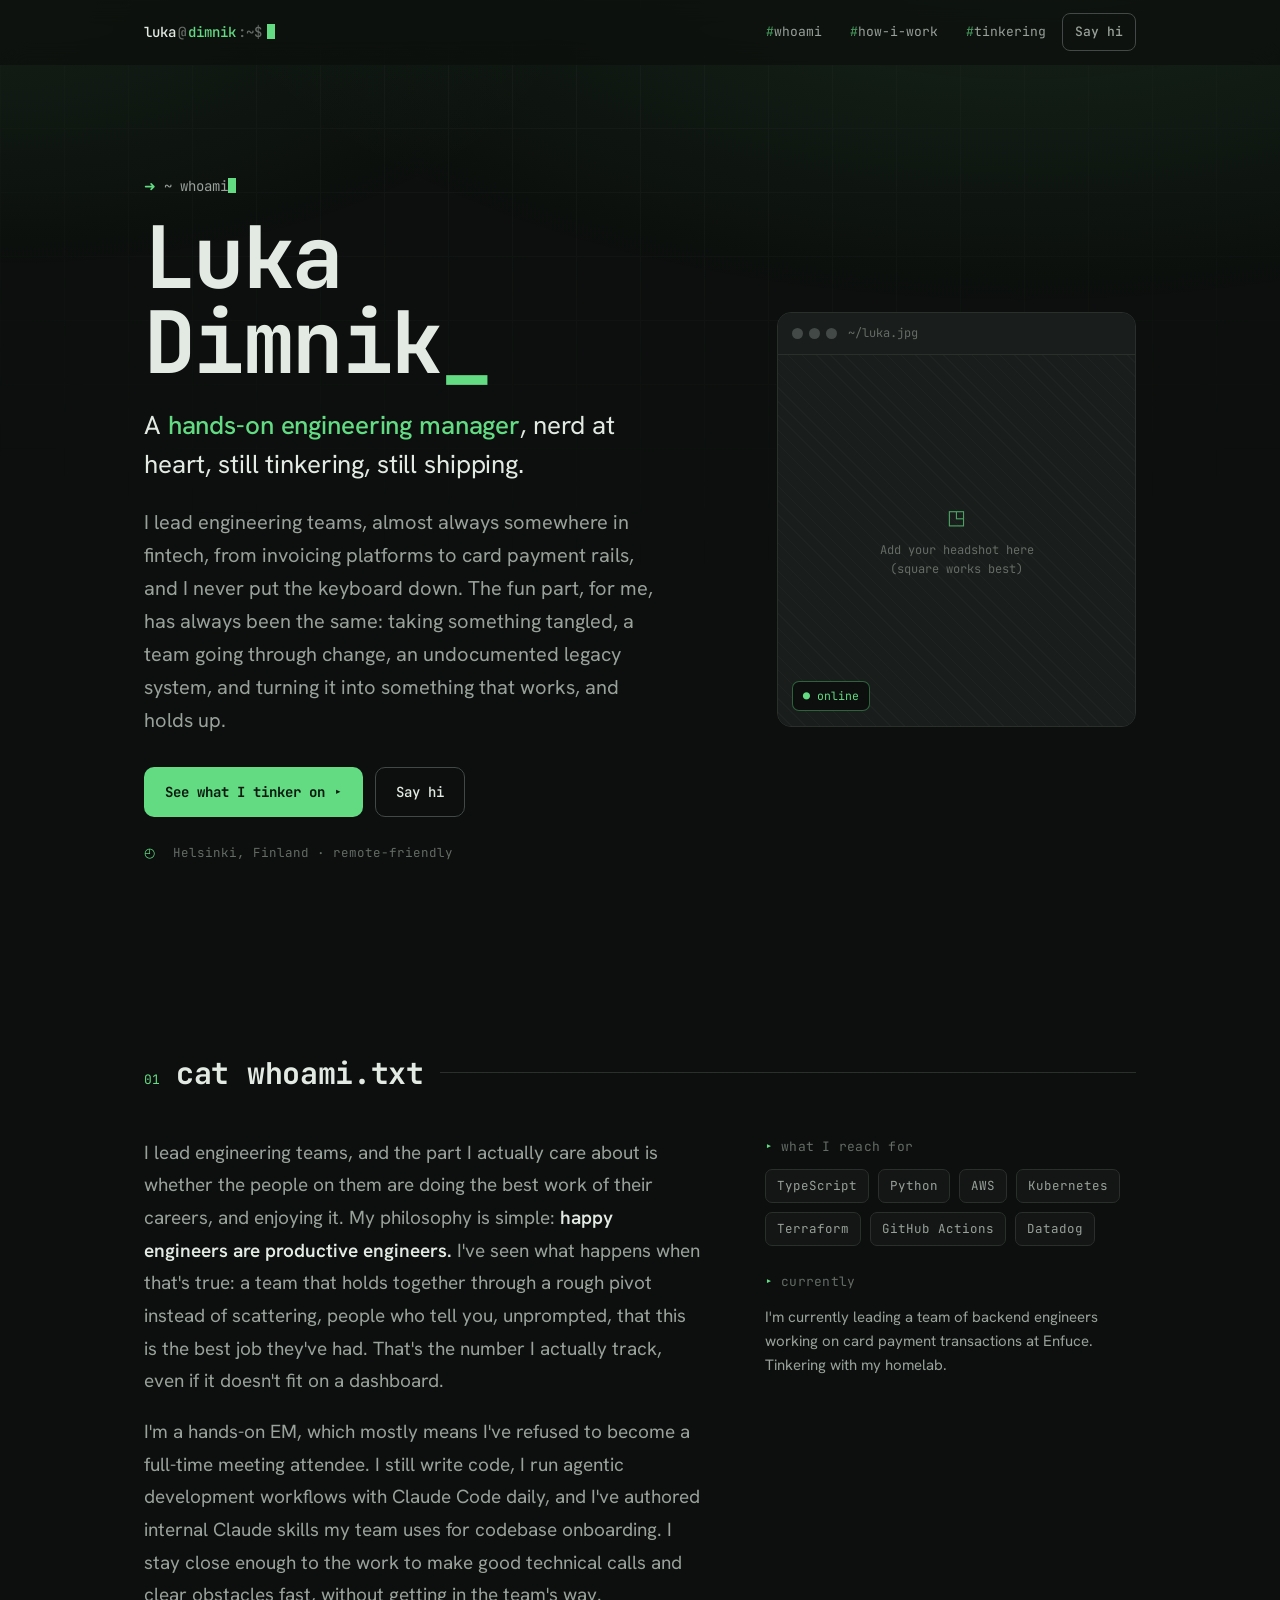
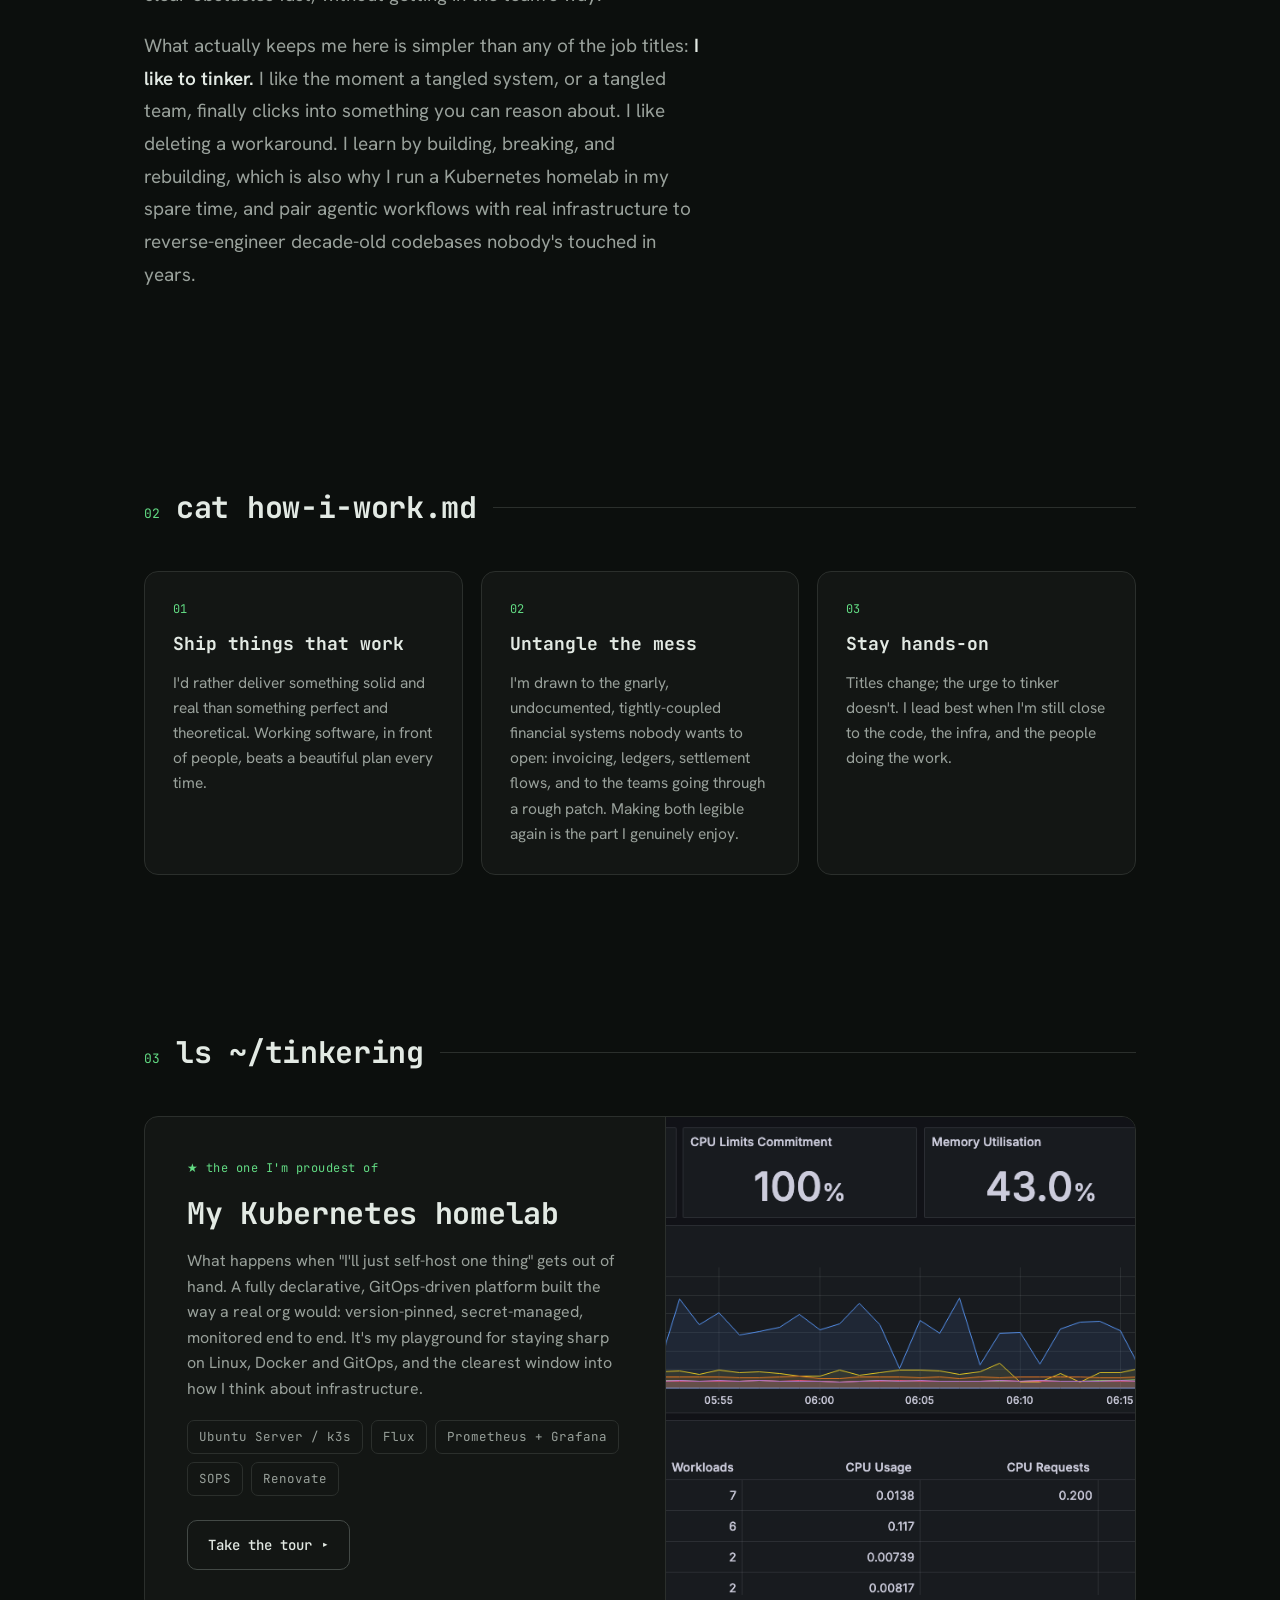
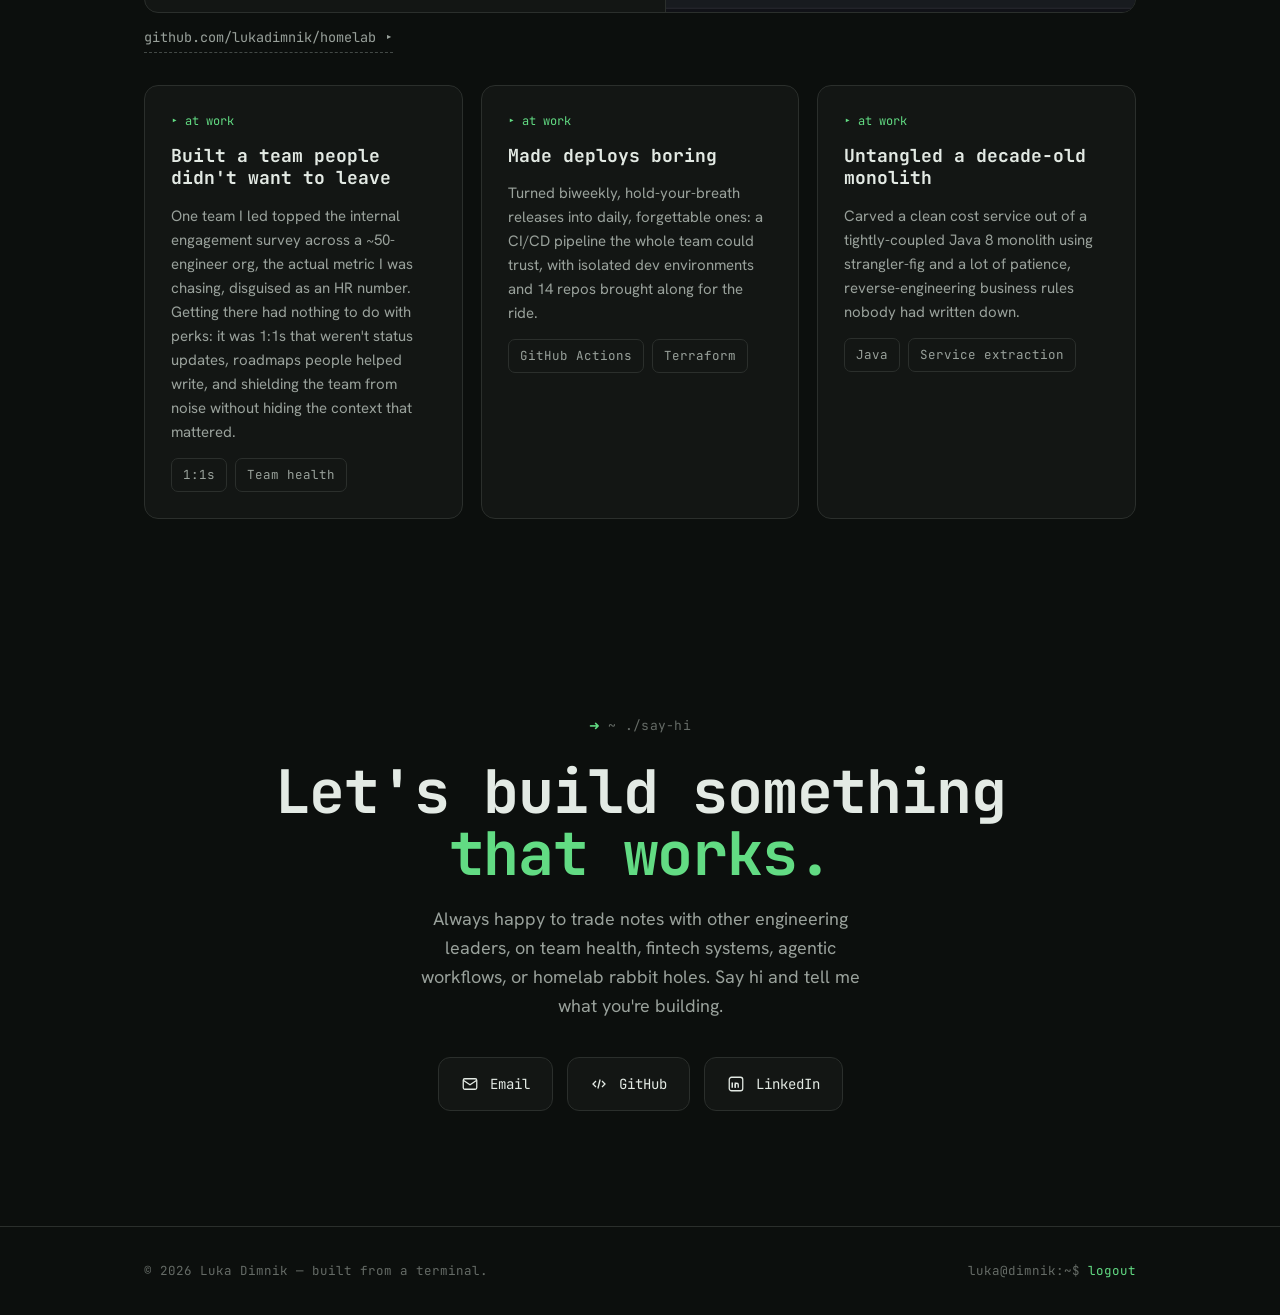
==== commit b312f719: "feat: add homelab dashboard screenshot and refresh tech chips Swap the placeholder for a real Grafan" ====
--- a/index.html
+++ b/index.html
@@ -11,9 +11,19 @@
 <meta property="og:title" content="Luka Dimnik — Engineering Manager & hands-on tinkerer" />
 <meta property="og:description" content="A nerd at heart who likes to tinker, untangle messy systems, and ship software that actually works." />
 <meta property="og:url" content="https://lukadimnik.com/" />
+<meta property="og:image" content="https://lukadimnik.com/assets/og-image.png" />
+<meta property="og:image:width" content="1200" />
+<meta property="og:image:height" content="630" />
+<meta property="og:image:alt" content="Luka Dimnik — Engineering Manager & Software Engineer" />
+<meta name="twitter:card" content="summary_large_image" />
+<meta name="twitter:title" content="Luka Dimnik — Engineering Manager & hands-on tinkerer" />
+<meta name="twitter:description" content="A nerd at heart who likes to tinker, untangle messy systems, and ship software that actually works." />
+<meta name="twitter:image" content="https://lukadimnik.com/assets/og-image.png" />
 <link rel="canonical" href="https://lukadimnik.com/" />
 
-<link rel="icon" href="data:image/svg+xml,%3Csvg xmlns='http://www.w3.org/2000/svg' viewBox='0 0 64 64'%3E%3Crect width='64' height='64' rx='14' fill='%2318231c'/%3E%3Ctext x='50%25' y='56%25' text-anchor='middle' dominant-baseline='middle' font-size='36' font-family='monospace' font-weight='700' fill='%237bdc9c'%3E%3E_%3C/text%3E%3C/svg%3E" />
+<link rel="icon" type="image/svg+xml" href="/assets/favicon.svg" />
+<link rel="icon" type="image/png" sizes="32x32" href="/assets/favicon-32.png" />
+<link rel="apple-touch-icon" href="/assets/apple-touch-icon.png" />
 
 <link rel="preconnect" href="https://fonts.googleapis.com" />
 <link rel="preconnect" href="https://fonts.gstatic.com" crossorigin />
@@ -131,19 +141,18 @@
         <div class="body">
           <span class="star">★ the one I'm proudest of</span>
           <h3>My Kubernetes homelab</h3>
-          <p>What happens when "I'll just self-host one thing" gets out of hand. A fully declarative, GitOps-driven platform built the way a real org would: Terraform-provisioned, secret-managed, monitored end to end. It's my playground for staying sharp on Linux, Docker and GitOps, and the clearest window into how I think about infrastructure.</p>
+          <p>What happens when "I'll just self-host one thing" gets out of hand. A fully declarative, GitOps-driven platform built the way a real org would: version-pinned, secret-managed, monitored end to end. It's my playground for staying sharp on Linux, Docker and GitOps, and the clearest window into how I think about infrastructure.</p>
           <div class="chips">
             <span class="chip">Ubuntu Server / k3s</span>
             <span class="chip">Flux</span>
-            <span class="chip">Terraform</span>
             <span class="chip">Prometheus + Grafana</span>
             <span class="chip">SOPS</span>
+            <span class="chip">Renovate</span>
           </div>
           <span class="btn card-cta">Take the tour <span class="arr">▸</span></span>
         </div>
         <div class="visual">
-          <div class="slot-ph"><span><span class="ic">◧</span>Add architecture diagram<br/>or homelab screenshot</span></div>
-          <!-- swap the div above for: <img src="assets/homelab.jpg" alt="Homelab dashboard" /> -->
+          <img src="assets/homelab.png" alt="Grafana dashboard showing CPU/memory utilisation and per-namespace resource quotas for the homelab cluster" style="object-position: 48% center;" />
         </div>
       </a>
       <a href="https://github.com/lukadimnik/homelab" class="res-link gap-lg" target="_blank" rel="noopener">github.com/lukadimnik/homelab <span class="arr">▸</span></a>
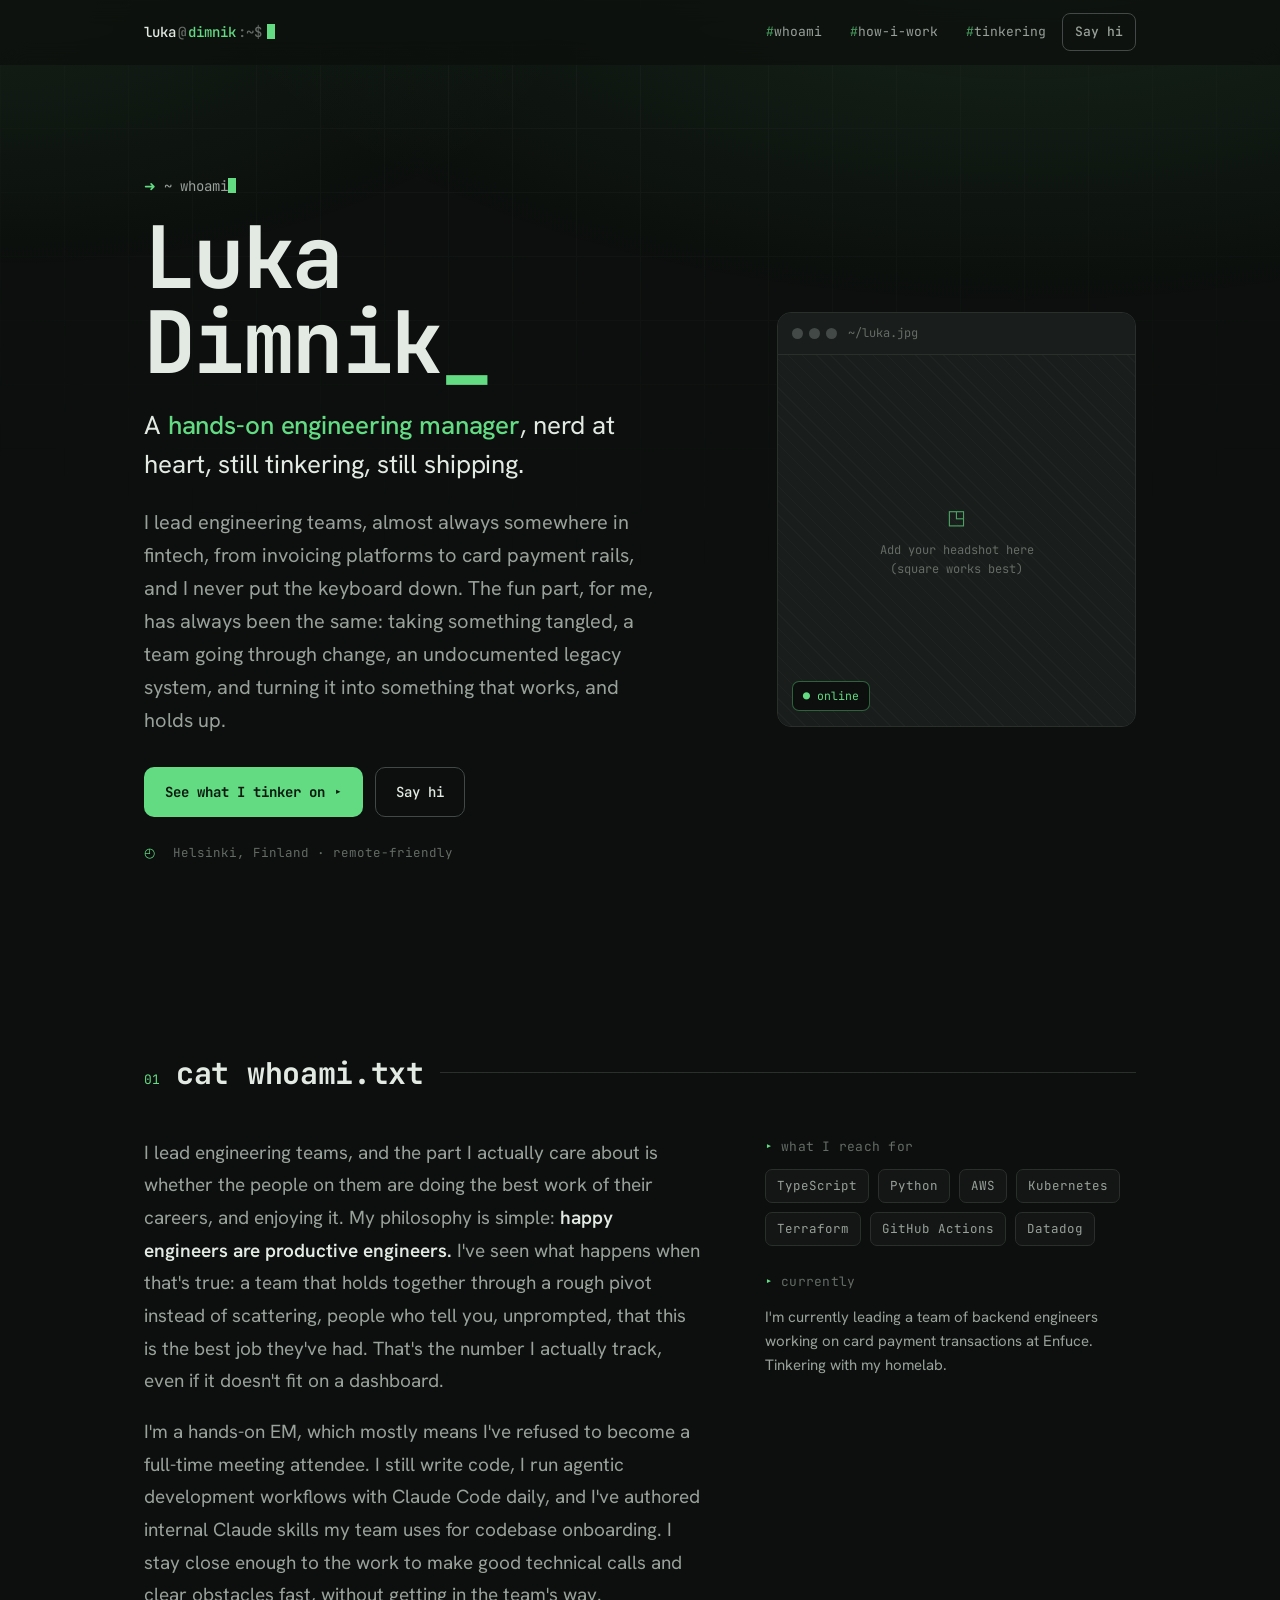
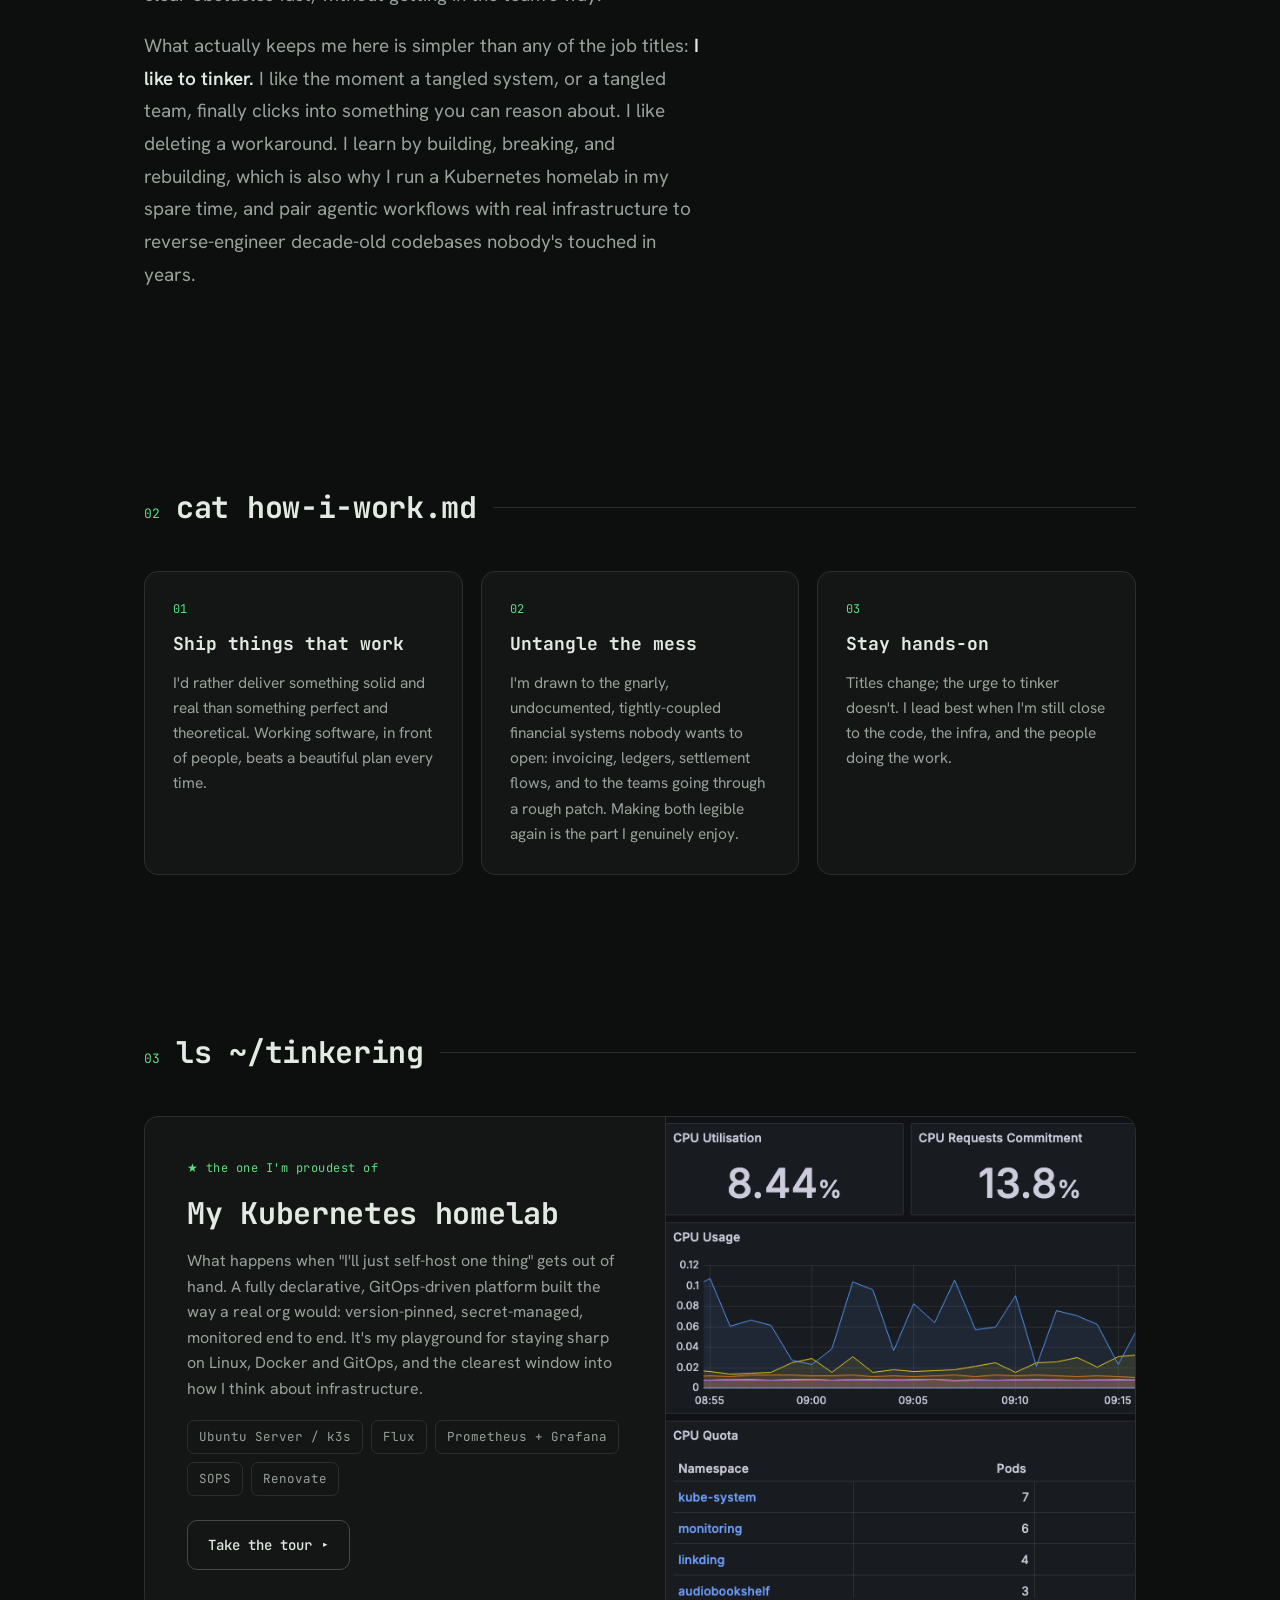
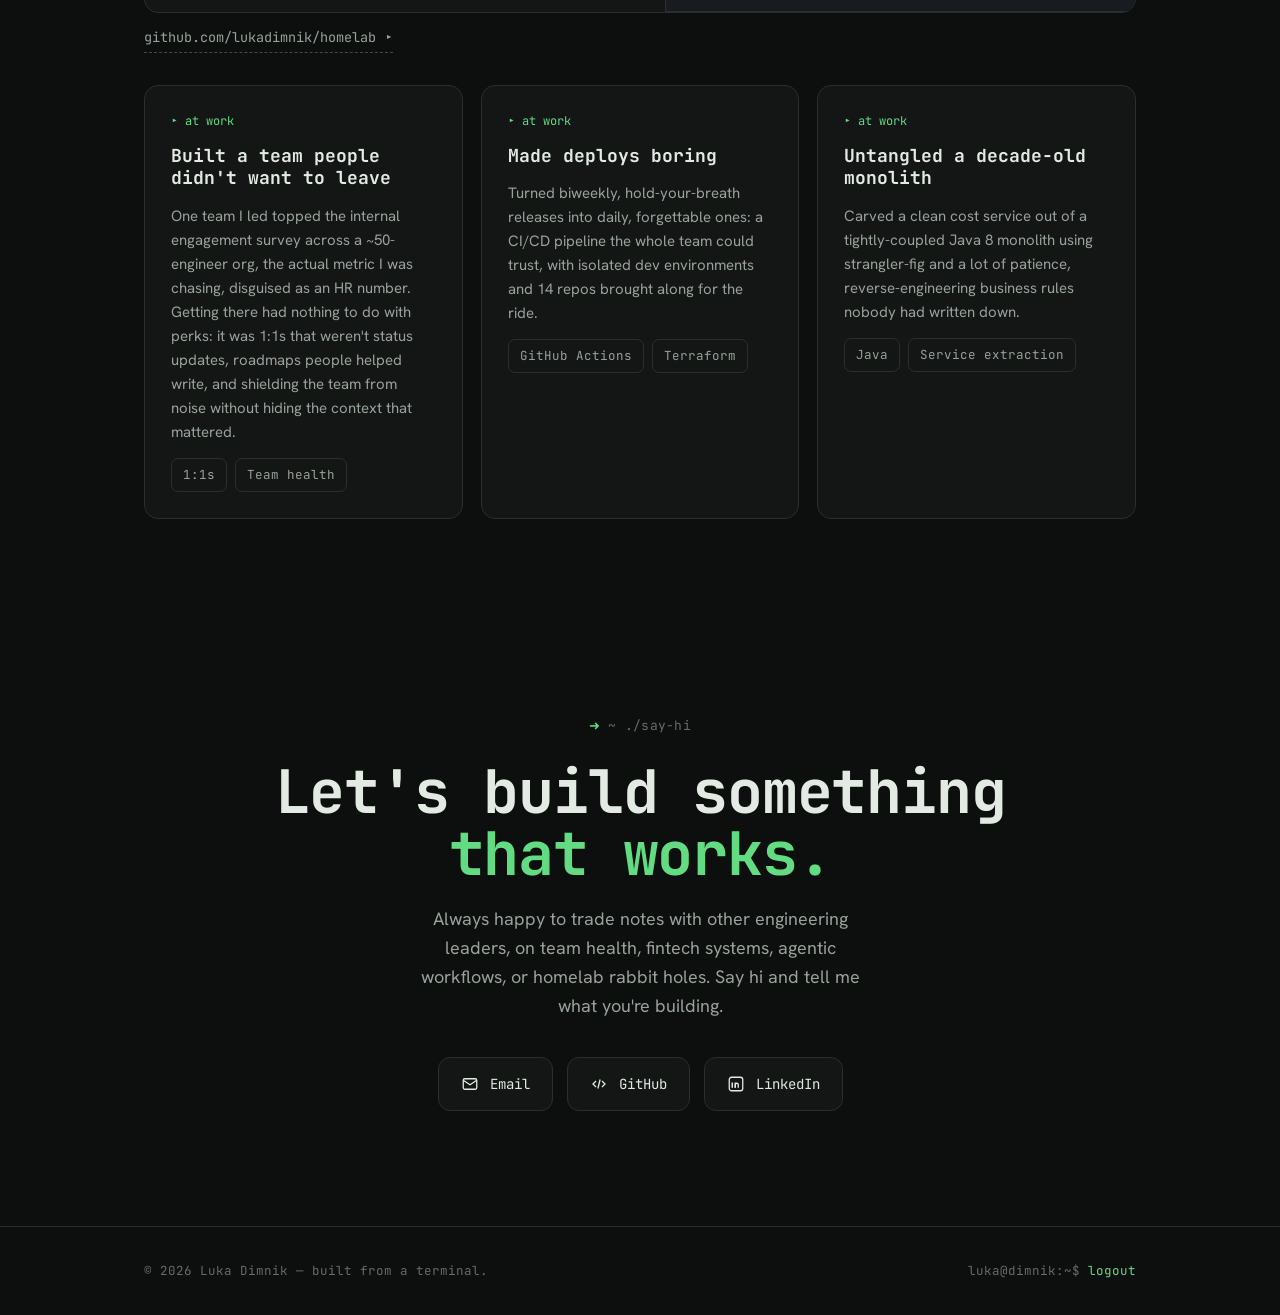
==== commit 9fa72986: "fix: replace homelab dashboard screenshot with a tighter crop New screenshot is closer to square (84" ====
--- a/index.html
+++ b/index.html
@@ -152,7 +152,7 @@
           <span class="btn card-cta">Take the tour <span class="arr">▸</span></span>
         </div>
         <div class="visual">
-          <img src="assets/homelab.png" alt="Grafana dashboard showing CPU/memory utilisation and per-namespace resource quotas for the homelab cluster" style="object-position: 48% center;" />
+          <img src="assets/homelab.png" alt="Grafana dashboard showing CPU utilisation and per-namespace resource quotas for the homelab cluster" style="object-position: 2% center;" />
         </div>
       </a>
       <a href="https://github.com/lukadimnik/homelab" class="res-link gap-lg" target="_blank" rel="noopener">github.com/lukadimnik/homelab <span class="arr">▸</span></a>
